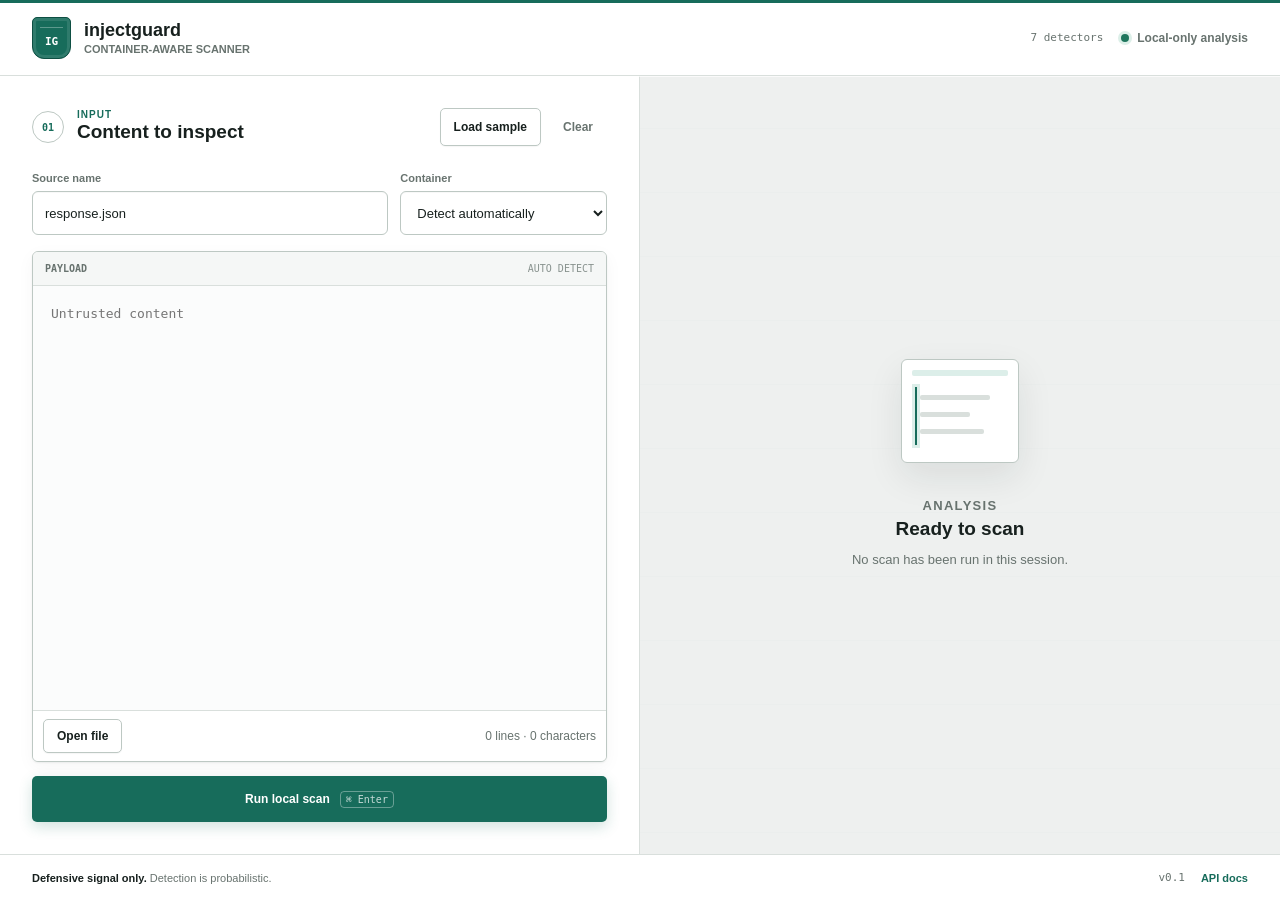
==== src/injectguard/web/index.html @ f5c9e5b1 "Add local scanning web interface" ====
<!doctype html>
<html lang="en">
  <head>
    <meta charset="utf-8">
    <meta name="viewport" content="width=device-width, initial-scale=1">
    <meta name="color-scheme" content="light dark">
    <meta name="description" content="Local prompt-injection scanner for machine-shaped content.">
    <title>injectguard scanner</title>
    <link rel="stylesheet" href="styles.css">
    <script src="app.js" defer></script>
  </head>
  <body>
    <header class="app-header">
      <div class="brand">
        <span class="brand-mark" aria-hidden="true"><span>IG</span></span>
        <div>
          <h1>injectguard</h1>
          <p>Container-aware scanner</p>
        </div>
      </div>
      <div class="header-meta">
        <span class="detector-count">7 detectors</span>
        <div class="privacy-status">
          <span class="status-dot" aria-hidden="true"></span>
          <span id="connection-label">Local-only analysis</span>
        </div>
      </div>
    </header>

    <main class="workspace">
      <section class="input-pane" aria-labelledby="input-title">
        <div class="section-heading">
          <div class="heading-lockup">
            <span class="section-index" aria-hidden="true">01</span>
            <div>
            <p class="eyebrow">Input</p>
            <h2 id="input-title">Content to inspect</h2>
            </div>
          </div>
          <div class="input-actions">
            <button id="sample-button" class="button button-secondary" type="button">Load sample</button>
            <button id="clear-button" class="button button-quiet" type="button">Clear</button>
          </div>
        </div>

        <div class="field-row">
          <label class="field filename-field">
            <span>Source name</span>
            <input id="source-input" type="text" value="response.json" placeholder="response.json" autocomplete="off">
          </label>
          <label class="field container-field">
            <span>Container</span>
            <select id="container-select">
              <option value="">Detect automatically</option>
              <option value="ENV_FILE">Environment file</option>
              <option value="CREDENTIALS">Credentials</option>
              <option value="JSON">JSON</option>
              <option value="YAML">YAML</option>
              <option value="SOURCE_COMMENT">Source comment</option>
              <option value="LOG">Log</option>
              <option value="HTML">HTML</option>
              <option value="MARKDOWN">Markdown</option>
              <option value="PDF_TEXT">PDF text</option>
              <option value="TOOL_RESPONSE">Tool response</option>
              <option value="UNKNOWN">Unknown</option>
            </select>
          </label>
        </div>

        <div id="drop-zone" class="editor-shell">
          <div class="editor-topline">
            <span>Payload</span>
            <span class="editor-language">plain text</span>
          </div>
          <textarea id="content-input" spellcheck="false" aria-label="Content to scan" placeholder="Untrusted content"></textarea>
          <div class="editor-footer">
            <label class="file-button button button-secondary" for="file-input">Open file</label>
            <input id="file-input" type="file" hidden>
            <span id="content-stats">0 lines · 0 characters</span>
          </div>
        </div>

        <button id="scan-button" class="button button-primary" type="button">
          <span>Run local scan</span>
          <span class="button-key">⌘ Enter</span>
        </button>
      </section>

      <section class="result-pane" aria-labelledby="result-title" aria-live="polite">
        <div id="empty-state" class="empty-state">
          <div class="empty-visual" aria-hidden="true">
            <span class="scan-line line-one"></span>
            <span class="scan-line line-two"></span>
            <span class="scan-line line-three"></span>
            <span class="scan-cursor"></span>
          </div>
          <p class="eyebrow">Analysis</p>
          <h2 id="result-title">Ready to scan</h2>
          <p>No scan has been run in this session.</p>
        </div>

        <div id="loading-state" class="loading-state" hidden>
          <div class="spinner" aria-hidden="true"></div>
          <p>Running local detectors…</p>
        </div>

        <div id="error-state" class="error-state" hidden>
          <p class="eyebrow">Scan failed</p>
          <h2>Could not inspect this content</h2>
          <p id="error-message"></p>
          <button id="retry-button" class="button button-secondary" type="button">Try again</button>
        </div>

        <div id="result-state" class="result-state" hidden>
          <div class="result-summary">
            <div class="verdict-copy">
              <p class="eyebrow">Verdict</p>
              <div class="verdict-line">
                <span id="verdict-badge" class="verdict-badge">Clean</span>
                <span id="container-badge" class="container-badge">JSON</span>
              </div>
              <p id="result-source" class="result-source"></p>
            </div>
            <div class="risk-display">
              <div id="risk-ring" class="risk-ring" style="--risk: 0">
                <div>
                  <strong id="risk-score">0%</strong>
                  <span>risk</span>
                </div>
              </div>
            </div>
          </div>

          <div class="assessment">
            <div class="assessment-heading">
              <h3>Assessment</h3>
              <span id="signal-count">0 signals</span>
            </div>
            <p id="assessment-copy"></p>
          </div>

          <div class="signal-section">
            <div class="signal-heading">
              <div>
                <p class="eyebrow">Evidence</p>
                <h3>Detector signals</h3>
              </div>
              <span class="contribution-label">score × weight</span>
            </div>
            <div id="signal-list" class="signal-list"></div>
          </div>
        </div>
      </section>
    </main>

    <footer class="app-footer">
      <span><strong>Defensive signal only.</strong> Detection is probabilistic.</span>
      <div class="footer-links">
        <span>v0.1</span>
        <a href="docs">API docs</a>
      </div>
    </footer>
  </body>
</html>
---- src/injectguard/web/styles.css ----
:root {
  color-scheme: light;
  --bg: #eef1f0;
  --surface: #ffffff;
  --surface-subtle: #f5f7f6;
  --ink: #17201e;
  --muted: #68736f;
  --line: #d9dfdc;
  --line-strong: #bdc8c3;
  --brand: #176c5b;
  --brand-hover: #105548;
  --brand-soft: #dceee9;
  --clean: #1f765d;
  --suspicious: #ad6b0b;
  --injection: #b43a3f;
  --focus: #1a68b5;
  --shadow-sm: 0 1px 2px rgb(18 32 28 / 6%), 0 5px 18px rgb(18 32 28 / 4%);
  --shadow-md: 0 14px 36px rgb(18 32 28 / 9%);
  --radius: 6px;
  font-family: Inter, ui-sans-serif, -apple-system, BlinkMacSystemFont, "Segoe UI", sans-serif;
  background: var(--bg);
  color: var(--ink);
}

* {
  box-sizing: border-box;
}

body {
  margin: 0;
  min-width: 320px;
  min-height: 100vh;
  background: var(--bg);
  background-image: linear-gradient(var(--line) 1px, transparent 1px);
  background-size: 100% 64px;
}

button,
input,
select,
textarea {
  font: inherit;
  letter-spacing: 0;
}

button,
select,
input[type="file"] + label {
  cursor: pointer;
}

button:focus-visible,
input:focus-visible,
select:focus-visible,
textarea:focus-visible,
a:focus-visible {
  outline: 3px solid color-mix(in srgb, var(--focus) 28%, transparent);
  outline-offset: 2px;
}

[hidden] {
  display: none !important;
}

.app-header {
  position: relative;
  z-index: 2;
  height: 76px;
  display: flex;
  align-items: center;
  justify-content: space-between;
  padding: 0 32px;
  border-bottom: 1px solid var(--line);
  background: var(--surface);
  box-shadow: 0 1px 0 rgb(255 255 255 / 70%);
}

.app-header::before {
  position: absolute;
  top: 0;
  right: 0;
  left: 0;
  height: 3px;
  background: var(--brand);
  content: "";
}

.brand {
  display: flex;
  align-items: center;
  gap: 13px;
}

.brand-mark {
  position: relative;
  display: grid;
  width: 39px;
  height: 42px;
  place-items: center;
  overflow: hidden;
  border: 1px solid #0e4f43;
  border-radius: 5px 5px 12px 12px;
  background: var(--brand);
  color: #fff;
  font-family: ui-monospace, SFMono-Regular, Menlo, monospace;
  font-size: 11px;
  font-weight: 700;
  box-shadow: inset 0 0 0 3px rgb(255 255 255 / 10%);
}

.brand-mark::before {
  position: absolute;
  top: 9px;
  right: 7px;
  left: 7px;
  height: 1px;
  background: rgb(255 255 255 / 30%);
  content: "";
}

.brand-mark span {
  position: relative;
  margin-top: 8px;
}

.brand h1,
.brand p,
.section-heading h2,
.section-heading p,
.signal-heading h3,
.signal-heading p,
.assessment h3,
.empty-state h2,
.empty-state p,
.error-state h2,
.error-state p {
  margin: 0;
}

.brand h1 {
  font-size: 18px;
  font-weight: 760;
  line-height: 1.15;
}

.brand p {
  margin-top: 3px;
  color: var(--muted);
  font-size: 11px;
  font-weight: 550;
  text-transform: uppercase;
}

.header-meta {
  display: flex;
  align-items: center;
  gap: 18px;
}

.detector-count {
  color: var(--muted);
  font-family: ui-monospace, SFMono-Regular, Menlo, monospace;
  font-size: 11px;
}

.privacy-status {
  display: flex;
  align-items: center;
  gap: 8px;
  color: var(--muted);
  font-size: 12px;
  font-weight: 650;
}

.status-dot {
  width: 8px;
  height: 8px;
  border-radius: 50%;
  background: var(--clean);
  box-shadow: 0 0 0 3px #dcefe8;
}

.preview-mode .status-dot {
  background: var(--suspicious);
  box-shadow: 0 0 0 3px #f5ead5;
}

.workspace {
  display: grid;
  grid-template-columns: minmax(400px, 1fr) minmax(400px, 1fr);
  min-height: calc(100vh - 122px);
}

.input-pane,
.result-pane {
  min-width: 0;
  padding: 32px;
}

.input-pane {
  display: flex;
  flex-direction: column;
  border-right: 1px solid var(--line);
  background: var(--surface);
}

.result-pane {
  position: relative;
  overflow: auto;
  background: rgb(238 241 240 / 88%);
}

.section-heading,
.signal-heading,
.assessment-heading,
.verdict-line,
.editor-footer {
  display: flex;
  align-items: center;
  justify-content: space-between;
  gap: 12px;
}

.heading-lockup {
  display: flex;
  align-items: center;
  gap: 13px;
}

.section-index {
  display: grid;
  width: 32px;
  height: 32px;
  place-items: center;
  border: 1px solid var(--line-strong);
  border-radius: 50%;
  color: var(--brand);
  font-family: ui-monospace, SFMono-Regular, Menlo, monospace;
  font-size: 10px;
  font-weight: 800;
}

.section-heading h2,
.empty-state h2,
.error-state h2 {
  font-size: 19px;
  font-weight: 720;
  line-height: 1.3;
}

.eyebrow {
  margin: 0 0 5px;
  color: var(--brand);
  font-size: 10px;
  font-weight: 700;
  letter-spacing: 0.1em;
  text-transform: uppercase;
}

.input-actions {
  display: flex;
  align-items: center;
  gap: 8px;
}

.button {
  min-height: 38px;
  border: 1px solid transparent;
  border-radius: 5px;
  padding: 8px 13px;
  font-size: 12px;
  font-weight: 700;
  transition: background 120ms ease, border-color 120ms ease, box-shadow 120ms ease, color 120ms ease, transform 120ms ease;
}

.button-primary {
  display: flex;
  align-items: center;
  justify-content: center;
  gap: 10px;
  width: 100%;
  min-height: 46px;
  margin-top: 14px;
  background: var(--brand);
  color: #fff;
  box-shadow: 0 5px 14px rgb(23 108 91 / 20%);
}

.button-primary:hover {
  background: var(--brand-hover);
  box-shadow: 0 7px 18px rgb(23 108 91 / 24%);
  transform: translateY(-1px);
}

.button-primary:disabled {
  cursor: wait;
  opacity: 0.7;
  transform: none;
}

.button-secondary {
  border-color: var(--line-strong);
  background: var(--surface);
  color: var(--ink);
  box-shadow: 0 1px 1px rgb(18 32 28 / 4%);
}

.button-secondary:hover,
.button-quiet:hover {
  background: var(--surface-subtle);
}

.button-quiet {
  background: transparent;
  color: var(--muted);
}

.button-key {
  border: 1px solid rgb(255 255 255 / 35%);
  border-radius: 4px;
  padding: 2px 5px;
  color: rgb(255 255 255 / 75%);
  font-family: ui-monospace, SFMono-Regular, Menlo, monospace;
  font-size: 10px;
  font-weight: 500;
}

.field-row {
  display: grid;
  grid-template-columns: minmax(0, 1fr) minmax(185px, 0.58fr);
  gap: 12px;
  margin-top: 26px;
}

.field {
  display: flex;
  flex-direction: column;
  gap: 7px;
}

.field > span {
  color: var(--muted);
  font-size: 11px;
  font-weight: 700;
}

.field input,
.field select {
  width: 100%;
  height: 44px;
  border: 1px solid var(--line-strong);
  border-radius: var(--radius);
  background: var(--surface);
  color: var(--ink);
  padding: 0 12px;
  font-size: 13px;
  box-shadow: inset 0 1px 1px rgb(18 32 28 / 3%);
}

.field input:hover,
.field select:hover {
  border-color: #94a29c;
}

.editor-shell {
  display: flex;
  flex: 1;
  flex-direction: column;
  min-height: 390px;
  margin-top: 16px;
  overflow: hidden;
  border: 1px solid var(--line-strong);
  border-radius: var(--radius);
  background: #fbfcfc;
  box-shadow: var(--shadow-sm);
  transition: border-color 120ms ease, box-shadow 120ms ease;
}

.editor-topline {
  display: flex;
  min-height: 34px;
  align-items: center;
  justify-content: space-between;
  padding: 0 12px;
  border-bottom: 1px solid var(--line);
  background: var(--surface-subtle);
  color: var(--muted);
  font-family: ui-monospace, SFMono-Regular, Menlo, Consolas, monospace;
  font-size: 10px;
  font-weight: 700;
  text-transform: uppercase;
}

.editor-language {
  color: #89938f;
  font-weight: 500;
}

.editor-shell.dragging {
  border-color: var(--focus);
  box-shadow: inset 0 0 0 2px color-mix(in srgb, var(--focus) 20%, transparent);
}

.editor-shell textarea {
  width: 100%;
  flex: 1;
  resize: none;
  border: 0;
  outline: 0;
  background: transparent;
  color: #20252d;
  padding: 17px 18px;
  font-family: ui-monospace, SFMono-Regular, Menlo, Consolas, monospace;
  font-size: 13px;
  line-height: 1.7;
  tab-size: 2;
}

.editor-footer {
  min-height: 50px;
  padding: 8px 10px;
  border-top: 1px solid var(--line);
  background: var(--surface);
  color: var(--muted);
  font-size: 12px;
}

.file-button {
  display: inline-flex;
  min-height: 34px;
  align-items: center;
}

.empty-state,
.loading-state,
.error-state {
  display: flex;
  min-height: 100%;
  max-width: 380px;
  margin: auto;
  align-items: center;
  justify-content: center;
  flex-direction: column;
  text-align: center;
}

.empty-state p,
.error-state > p:not(.eyebrow) {
  margin-top: 9px;
  color: var(--muted);
  font-size: 13px;
  line-height: 1.6;
}

.empty-visual {
  position: relative;
  width: 118px;
  height: 104px;
  margin-bottom: 24px;
  border: 1px solid var(--line-strong);
  border-radius: var(--radius);
  background: var(--surface);
  box-shadow: var(--shadow-md);
}

.empty-visual::before {
  position: absolute;
  top: 10px;
  right: 10px;
  left: 10px;
  height: 6px;
  border-radius: 2px;
  background: var(--brand-soft);
  content: "";
}

.scan-line {
  position: absolute;
  left: 18px;
  height: 5px;
  border-radius: 2px;
  background: var(--line);
}

.line-one { top: 35px; width: 70px; }
.line-two { top: 52px; width: 50px; }
.line-three { top: 69px; width: 64px; }

.scan-cursor {
  position: absolute;
  top: 27px;
  bottom: 17px;
  left: 13px;
  width: 2px;
  background: var(--brand);
  box-shadow: 0 0 0 3px var(--brand-soft);
}

.loading-state p {
  color: var(--muted);
}

.spinner {
  width: 32px;
  height: 32px;
  margin-bottom: 14px;
  border: 3px solid var(--line);
  border-top-color: var(--brand);
  border-radius: 50%;
  animation: spin 700ms linear infinite;
}

@keyframes spin {
  to { transform: rotate(360deg); }
}

.error-state .button {
  margin-top: 18px;
}

.result-state {
  max-width: 760px;
  margin: 0 auto;
  border: 1px solid var(--line);
  border-radius: var(--radius);
  background: var(--surface);
  box-shadow: var(--shadow-md);
}

.result-summary {
  display: flex;
  align-items: center;
  justify-content: space-between;
  min-height: 154px;
  padding: 26px;
  border-bottom: 1px solid var(--line);
}

.verdict-line {
  justify-content: flex-start;
  flex-wrap: wrap;
}

.verdict-badge {
  font-size: 32px;
  font-weight: 760;
  line-height: 1.15;
}

.verdict-badge.clean { color: var(--clean); }
.verdict-badge.suspicious { color: var(--suspicious); }
.verdict-badge.injection { color: var(--injection); }

.container-badge {
  border: 1px solid var(--line-strong);
  border-radius: 999px;
  background: var(--surface-subtle);
  color: var(--muted);
  padding: 5px 9px;
  font-family: ui-monospace, SFMono-Regular, Menlo, monospace;
  font-size: 11px;
  font-weight: 700;
}

.result-source {
  min-height: 18px;
  margin: 9px 0 0;
  color: var(--muted);
  font-size: 12px;
}

.risk-ring {
  --ring-color: var(--clean);
  position: relative;
  display: grid;
  width: 112px;
  height: 112px;
  place-items: center;
  border-radius: 50%;
  background: conic-gradient(var(--ring-color) calc(var(--risk) * 1turn), var(--line) 0);
}

.risk-ring::before {
  position: absolute;
  width: 88px;
  height: 88px;
  border-radius: 50%;
  background: var(--surface);
  content: "";
}

.risk-ring > div {
  z-index: 1;
  display: flex;
  align-items: center;
  flex-direction: column;
}

.risk-ring strong {
  font-size: 23px;
}

.risk-ring span {
  color: var(--muted);
  font-size: 11px;
  text-transform: uppercase;
}

.assessment {
  padding: 22px 26px;
  border-bottom: 1px solid var(--line);
}

.assessment h3,
.signal-heading h3 {
  font-size: 15px;
}

.assessment-heading span,
.contribution-label {
  color: var(--muted);
  font-size: 11px;
}

.assessment > p {
  margin: 9px 0 0;
  color: #4c5561;
  font-size: 13px;
  line-height: 1.6;
}

.signal-section {
  padding: 22px 26px 26px;
}

.signal-heading {
  align-items: flex-end;
  margin-bottom: 12px;
}

.signal-list {
  display: grid;
  gap: 8px;
}

.signal-card {
  overflow: hidden;
  border: 1px solid var(--line);
  border-radius: var(--radius);
  background: var(--surface);
  transition: border-color 120ms ease, box-shadow 120ms ease;
}

.signal-card[open] {
  border-color: var(--line-strong);
  box-shadow: var(--shadow-sm);
}

.signal-card summary {
  display: grid;
  grid-template-columns: minmax(0, 1fr) 82px 34px 14px;
  gap: 14px;
  align-items: center;
  padding: 13px 14px;
  cursor: pointer;
  list-style: none;
}

.signal-card summary::after {
  color: var(--muted);
  content: "+";
  font-family: ui-monospace, SFMono-Regular, Menlo, monospace;
  font-size: 15px;
  text-align: right;
}

.signal-card[open] summary::after {
  content: "−";
}

.signal-card summary::-webkit-details-marker {
  display: none;
}

.signal-name {
  display: flex;
  min-width: 0;
  align-items: center;
  gap: 9px;
  font-size: 13px;
  font-weight: 700;
}

.signal-name::before {
  width: 7px;
  height: 7px;
  flex: 0 0 auto;
  border-radius: 50%;
  background: var(--signal-color, var(--muted));
  content: "";
}

.signal-name span {
  overflow: hidden;
  text-overflow: ellipsis;
  white-space: nowrap;
}

.signal-meter {
  height: 5px;
  overflow: hidden;
  border-radius: 5px;
  background: var(--line);
}

.signal-meter span {
  display: block;
  width: calc(var(--contribution) * 100%);
  height: 100%;
  border-radius: inherit;
  background: var(--signal-color, var(--muted));
}

.signal-score-label {
  color: var(--muted);
  font-family: ui-monospace, SFMono-Regular, Menlo, monospace;
  font-size: 10px;
  text-align: right;
}

.signal-detail {
  padding: 0 14px 14px 30px;
  color: var(--muted);
  font-size: 12px;
  line-height: 1.55;
}

.signal-detail dl {
  display: grid;
  grid-template-columns: repeat(3, 1fr);
  gap: 12px;
  margin: 0 0 10px;
}

.signal-detail dt {
  color: var(--muted);
  font-size: 10px;
  text-transform: uppercase;
}

.signal-detail dd {
  margin: 2px 0 0;
  color: var(--ink);
  font-family: ui-monospace, SFMono-Regular, Menlo, monospace;
}

.signal-excerpt {
  margin: 9px 0 0;
  border-left: 3px solid var(--signal-color, var(--line-strong));
  background: var(--surface-subtle);
  color: #343b45;
  padding: 9px 10px;
  overflow-wrap: anywhere;
  font-family: ui-monospace, SFMono-Regular, Menlo, monospace;
}

.no-signals {
  border: 1px solid var(--line);
  border-radius: var(--radius);
  background: var(--surface);
  color: var(--muted);
  padding: 18px;
  font-size: 13px;
  text-align: center;
}

.app-footer {
  display: flex;
  min-height: 46px;
  align-items: center;
  justify-content: space-between;
  gap: 16px;
  padding: 8px 32px;
  border-top: 1px solid var(--line);
  background: var(--surface);
  color: var(--muted);
  font-size: 11px;
}

.app-footer strong {
  color: var(--ink);
  font-weight: 700;
}

.footer-links {
  display: flex;
  align-items: center;
  gap: 16px;
}

.footer-links > span {
  font-family: ui-monospace, SFMono-Regular, Menlo, monospace;
}

.app-footer a {
  color: var(--brand);
  font-weight: 700;
  text-decoration: none;
}

@media (max-width: 880px) {
  .workspace {
    display: block;
  }

  .input-pane {
    min-height: calc(100vh - 76px);
    border-right: 0;
    border-bottom: 1px solid var(--line);
  }

  .result-pane {
    min-height: 620px;
  }
}

@media (max-width: 560px) {
  .app-header,
  .input-pane,
  .result-pane {
    padding-right: 16px;
    padding-left: 16px;
  }

  .privacy-status {
    font-size: 0;
  }

  .detector-count {
    display: none;
  }

  .field-row {
    grid-template-columns: 1fr;
  }

  .section-heading {
    align-items: flex-start;
    flex-direction: column;
  }

  .input-actions {
    width: 100%;
  }

  .input-actions .button {
    flex: 1;
  }

  .editor-shell {
    min-height: 360px;
  }

  .result-summary {
    align-items: flex-start;
    padding: 22px;
  }

  .risk-ring {
    width: 92px;
    height: 92px;
  }

  .risk-ring::before {
    width: 72px;
    height: 72px;
  }

  .app-footer {
    align-items: flex-start;
    padding: 12px 16px;
  }

  .assessment,
  .signal-section {
    padding-right: 18px;
    padding-left: 18px;
  }

  .signal-card summary {
    grid-template-columns: minmax(0, 1fr) 46px 30px 12px;
    gap: 8px;
  }
}

@media (prefers-reduced-motion: reduce) {
  *,
  *::before,
  *::after {
    scroll-behavior: auto !important;
    transition: none !important;
    animation-duration: 0.01ms !important;
    animation-iteration-count: 1 !important;
  }
}

@media (prefers-color-scheme: dark) {
  :root {
    color-scheme: dark;
    --bg: #15181c;
    --surface: #1d2126;
    --surface-subtle: #24292f;
    --ink: #f2f4f7;
    --muted: #a8b0bb;
    --line: #343b44;
    --line-strong: #48515c;
    --brand: #3f9f8e;
    --brand-hover: #348676;
    --brand-soft: #243f39;
    --clean: #58b89a;
    --suspicious: #e4a84e;
    --injection: #ef7479;
    --focus: #5aa7eb;
  }

  .status-dot {
    box-shadow: 0 0 0 3px #234138;
  }

  .preview-mode .status-dot {
    box-shadow: 0 0 0 3px #4a3c26;
  }

  .result-pane {
    background: rgb(21 24 28 / 90%);
  }

  .editor-shell {
    background: #191e21;
  }

  .editor-shell textarea,
  .assessment > p,
  .signal-excerpt {
    color: var(--ink);
  }
}
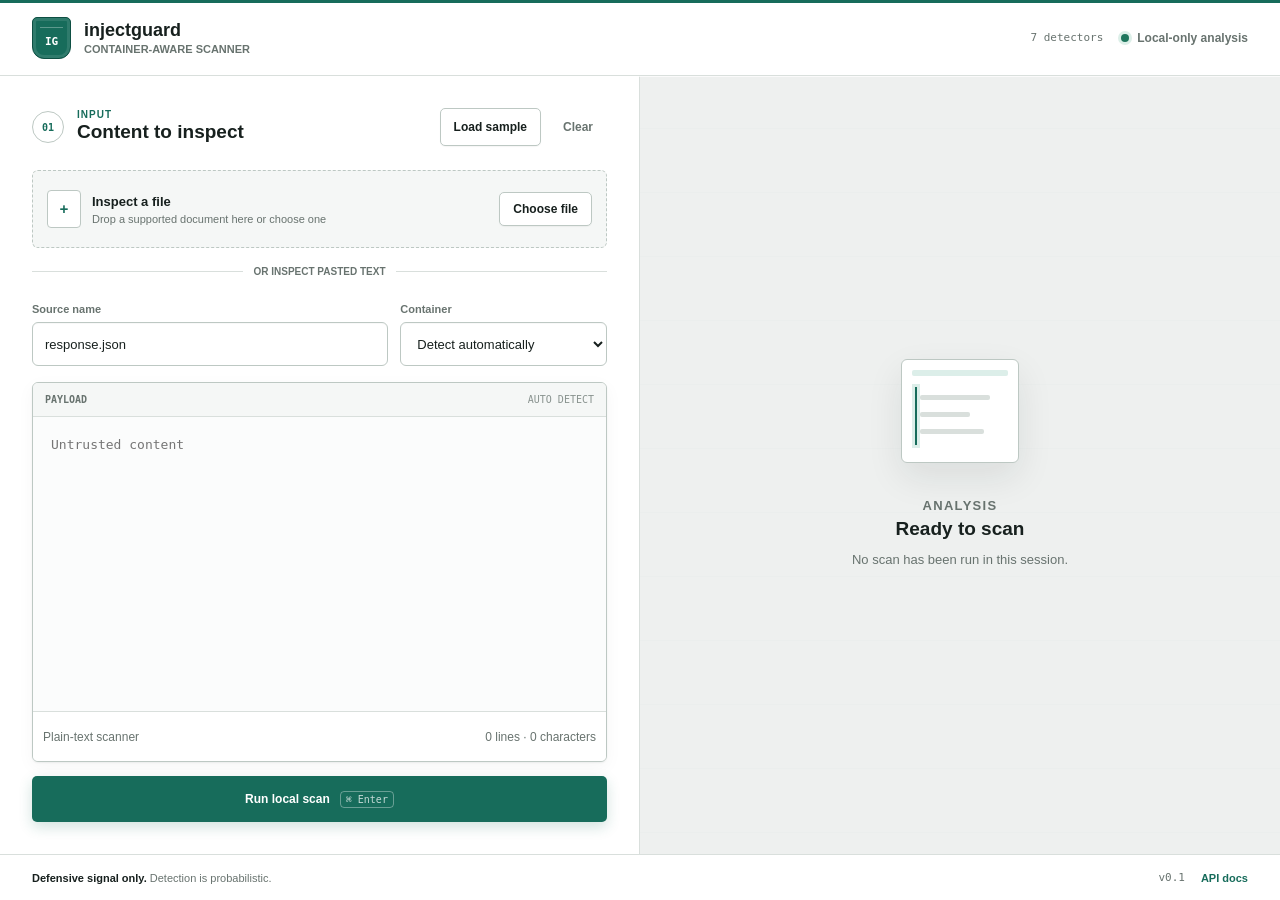
==== commit e45dc9b8: "Add secure file upload scanning" ====
--- a/src/injectguard/web/index.html
+++ b/src/injectguard/web/index.html
@@ -7,6 +7,7 @@
     <meta name="description" content="Local prompt-injection scanner for machine-shaped content.">
     <title>injectguard scanner</title>
     <link rel="stylesheet" href="styles.css">
+    <script src="config.js"></script>
     <script src="app.js" defer></script>
   </head>
   <body>
@@ -42,6 +43,42 @@
             <button id="clear-button" class="button button-quiet" type="button">Clear</button>
           </div>
         </div>
+
+        <div id="drop-zone" class="file-inspector" tabindex="0" role="button" aria-label="Choose or drop a file to inspect">
+          <div class="file-inspector-copy">
+            <span class="file-icon" aria-hidden="true">+</span>
+            <div>
+              <strong>Inspect a file</strong>
+              <span>Drop a supported document here or choose one</span>
+            </div>
+          </div>
+          <label class="file-button button button-secondary" for="file-input">Choose file</label>
+          <input id="file-input" type="file" accept=".txt,.md,.json,.csv,.html,.htm,.docx,.pdf" hidden>
+        </div>
+
+        <div id="selected-file" class="selected-file" hidden>
+          <div class="selected-file-main">
+            <span class="selected-file-mark" aria-hidden="true">DOC</span>
+            <div>
+              <strong id="selected-file-name"></strong>
+              <span id="selected-file-meta"></span>
+            </div>
+          </div>
+          <div class="selected-file-actions">
+            <button id="remove-file-button" class="button button-quiet" type="button">Remove</button>
+            <button id="inspect-file-button" class="button button-primary button-inline" type="button">Inspect file</button>
+          </div>
+        </div>
+
+        <div id="upload-progress" class="upload-progress" hidden>
+          <div class="progress-copy">
+            <span id="progress-label">Preparing upload</span>
+            <span id="progress-value">0%</span>
+          </div>
+          <div class="progress-track"><span id="progress-bar"></span></div>
+        </div>
+
+        <div class="input-divider"><span>or inspect pasted text</span></div>
 
         <div class="field-row">
           <label class="field filename-field">
@@ -67,15 +104,14 @@
           </label>
         </div>
 
-        <div id="drop-zone" class="editor-shell">
+        <div class="editor-shell">
           <div class="editor-topline">
             <span>Payload</span>
             <span class="editor-language">plain text</span>
           </div>
           <textarea id="content-input" spellcheck="false" aria-label="Content to scan" placeholder="Untrusted content"></textarea>
           <div class="editor-footer">
-            <label class="file-button button button-secondary" for="file-input">Open file</label>
-            <input id="file-input" type="file" hidden>
+            <span>Plain-text scanner</span>
             <span id="content-stats">0 lines · 0 characters</span>
           </div>
         </div>
@@ -139,16 +175,28 @@
             <p id="assessment-copy"></p>
           </div>
 
+          <div id="extraction-summary" class="extraction-summary" hidden>
+            <div><span>Segments</span><strong id="segment-count">0</strong></div>
+            <div><span>Characters</span><strong id="character-count">0</strong></div>
+            <div><span>Pages</span><strong id="page-count">0</strong></div>
+            <div><span>Hidden</span><strong id="hidden-count">0</strong></div>
+          </div>
+
           <div class="signal-section">
             <div class="signal-heading">
               <div>
                 <p class="eyebrow">Evidence</p>
-                <h3>Detector signals</h3>
+                <h3 id="evidence-title">Detector signals</h3>
               </div>
               <span class="contribution-label">score × weight</span>
             </div>
             <div id="signal-list" class="signal-list"></div>
           </div>
+
+          <details id="extracted-section" class="extracted-section" hidden>
+            <summary>Extracted text <span id="extracted-count"></span></summary>
+            <div id="extracted-list" class="extracted-list"></div>
+          </details>
         </div>
       </section>
     </main>
@@ -157,7 +205,7 @@
       <span><strong>Defensive signal only.</strong> Detection is probabilistic.</span>
       <div class="footer-links">
         <span>v0.1</span>
-        <a href="docs">API docs</a>
+        <a id="api-docs-link" href="docs">API docs</a>
       </div>
     </footer>
   </body>
--- a/src/injectguard/web/styles.css
+++ b/src/injectguard/web/styles.css
@@ -298,6 +298,14 @@
   transform: none;
 }
 
+.button-inline {
+  width: auto;
+  min-height: 38px;
+  margin-top: 0;
+  padding-right: 16px;
+  padding-left: 16px;
+}
+
 .button-secondary {
   border-color: var(--line-strong);
   background: var(--surface);
@@ -330,6 +338,147 @@
   grid-template-columns: minmax(0, 1fr) minmax(185px, 0.58fr);
   gap: 12px;
   margin-top: 26px;
+}
+
+.file-inspector {
+  display: flex;
+  min-height: 78px;
+  align-items: center;
+  justify-content: space-between;
+  gap: 16px;
+  margin-top: 24px;
+  border: 1px dashed var(--line-strong);
+  border-radius: var(--radius);
+  background: var(--surface-subtle);
+  padding: 14px;
+  transition: border-color 120ms ease, background 120ms ease, box-shadow 120ms ease;
+}
+
+.file-inspector:hover,
+.file-inspector:focus-visible,
+.file-inspector.dragging {
+  border-color: var(--focus);
+  background: color-mix(in srgb, var(--focus) 5%, var(--surface));
+  box-shadow: inset 0 0 0 2px color-mix(in srgb, var(--focus) 12%, transparent);
+}
+
+.file-inspector-copy,
+.selected-file-main,
+.selected-file-actions {
+  display: flex;
+  align-items: center;
+  gap: 11px;
+}
+
+.file-inspector-copy > div,
+.selected-file-main > div {
+  display: flex;
+  min-width: 0;
+  flex-direction: column;
+  gap: 4px;
+}
+
+.file-inspector-copy strong,
+.selected-file-main strong {
+  overflow: hidden;
+  font-size: 13px;
+  text-overflow: ellipsis;
+  white-space: nowrap;
+}
+
+.file-inspector-copy span:not(.file-icon),
+.selected-file-main span {
+  color: var(--muted);
+  font-size: 11px;
+}
+
+.file-icon,
+.selected-file-mark {
+  display: grid;
+  width: 34px;
+  height: 38px;
+  flex: 0 0 auto;
+  place-items: center;
+  border: 1px solid var(--line-strong);
+  border-radius: 4px;
+  background: var(--surface);
+  color: var(--brand);
+  font-family: ui-monospace, SFMono-Regular, Menlo, monospace;
+  font-size: 14px;
+  font-weight: 800;
+}
+
+.selected-file {
+  display: flex;
+  min-height: 66px;
+  align-items: center;
+  justify-content: space-between;
+  gap: 14px;
+  margin-top: 12px;
+  border: 1px solid var(--line);
+  border-radius: var(--radius);
+  background: var(--surface);
+  padding: 10px 12px;
+  box-shadow: var(--shadow-sm);
+}
+
+.selected-file-main {
+  min-width: 0;
+}
+
+.selected-file-mark {
+  background: var(--brand-soft);
+  font-size: 8px;
+}
+
+.upload-progress {
+  margin-top: 12px;
+  border: 1px solid var(--line);
+  border-radius: var(--radius);
+  background: var(--surface);
+  padding: 11px 12px;
+}
+
+.progress-copy {
+  display: flex;
+  justify-content: space-between;
+  margin-bottom: 8px;
+  color: var(--muted);
+  font-size: 11px;
+}
+
+.progress-track {
+  height: 5px;
+  overflow: hidden;
+  border-radius: 3px;
+  background: var(--line);
+}
+
+.progress-track span {
+  display: block;
+  width: 0;
+  height: 100%;
+  background: var(--brand);
+  transition: width 180ms ease;
+}
+
+.input-divider {
+  display: flex;
+  align-items: center;
+  gap: 10px;
+  margin: 18px 0 0;
+  color: var(--muted);
+  font-size: 10px;
+  font-weight: 700;
+  text-transform: uppercase;
+}
+
+.input-divider::before,
+.input-divider::after {
+  height: 1px;
+  flex: 1;
+  background: var(--line);
+  content: "";
 }
 
 .field {
@@ -366,7 +515,7 @@
   display: flex;
   flex: 1;
   flex-direction: column;
-  min-height: 390px;
+  min-height: 300px;
   margin-top: 16px;
   overflow: hidden;
   border: 1px solid var(--line-strong);
@@ -394,11 +543,6 @@
 .editor-language {
   color: #89938f;
   font-weight: 500;
-}
-
-.editor-shell.dragging {
-  border-color: var(--focus);
-  box-shadow: inset 0 0 0 2px color-mix(in srgb, var(--focus) 20%, transparent);
 }
 
 .editor-shell textarea {
@@ -550,6 +694,9 @@
 .verdict-badge.clean { color: var(--clean); }
 .verdict-badge.suspicious { color: var(--suspicious); }
 .verdict-badge.injection { color: var(--injection); }
+.verdict-badge.allow { color: var(--clean); }
+.verdict-badge.review { color: var(--suspicious); }
+.verdict-badge.block { color: var(--injection); }
 
 .container-badge {
   border: 1px solid var(--line-strong);
@@ -629,6 +776,43 @@
   line-height: 1.6;
 }
 
+.extraction-summary {
+  display: grid;
+  grid-template-columns: repeat(4, minmax(0, 1fr));
+  border-bottom: 1px solid var(--line);
+  background: var(--surface-subtle);
+  padding: 14px 26px;
+}
+
+.extraction-summary > div {
+  display: flex;
+  min-width: 0;
+  flex-direction: column;
+  gap: 3px;
+  border-right: 1px solid var(--line);
+  padding: 0 13px;
+}
+
+.extraction-summary > div:first-child {
+  padding-left: 0;
+}
+
+.extraction-summary > div:last-child {
+  border-right: 0;
+}
+
+.extraction-summary span {
+  color: var(--muted);
+  font-size: 9px;
+  font-weight: 700;
+  text-transform: uppercase;
+}
+
+.extraction-summary strong {
+  font-family: ui-monospace, SFMono-Regular, Menlo, monospace;
+  font-size: 14px;
+}
+
 .signal-section {
   padding: 22px 26px 26px;
 }
@@ -764,6 +948,94 @@
   font-family: ui-monospace, SFMono-Regular, Menlo, monospace;
 }
 
+.finding-meta {
+  display: flex;
+  flex-wrap: wrap;
+  gap: 6px 12px;
+  margin: 0 0 9px;
+  color: var(--muted);
+  font-size: 10px;
+}
+
+.visibility-label {
+  border: 1px solid var(--line);
+  border-radius: 3px;
+  background: var(--surface-subtle);
+  padding: 1px 5px;
+  font-family: ui-monospace, SFMono-Regular, Menlo, monospace;
+  text-transform: uppercase;
+}
+
+.visibility-label.hidden {
+  border-color: #d5a3a5;
+  background: #faeeee;
+  color: var(--injection);
+}
+
+.extracted-section {
+  border-top: 1px solid var(--line);
+}
+
+.extracted-section > summary {
+  display: flex;
+  justify-content: space-between;
+  padding: 16px 26px;
+  cursor: pointer;
+  color: var(--ink);
+  font-size: 12px;
+  font-weight: 700;
+  list-style: none;
+}
+
+.extracted-section > summary::-webkit-details-marker {
+  display: none;
+}
+
+.extracted-section > summary::after {
+  color: var(--muted);
+  content: "+";
+}
+
+.extracted-section[open] > summary::after {
+  content: "-";
+}
+
+.extracted-list {
+  display: grid;
+  max-height: 430px;
+  gap: 8px;
+  overflow: auto;
+  border-top: 1px solid var(--line);
+  background: var(--surface-subtle);
+  padding: 14px;
+}
+
+.extracted-item {
+  border: 1px solid var(--line);
+  border-radius: 4px;
+  background: var(--surface);
+  padding: 10px;
+}
+
+.extracted-item header {
+  display: flex;
+  justify-content: space-between;
+  gap: 10px;
+  margin-bottom: 7px;
+  color: var(--muted);
+  font-size: 10px;
+}
+
+.extracted-item pre {
+  margin: 0;
+  overflow-wrap: anywhere;
+  color: #343b45;
+  font-family: ui-monospace, SFMono-Regular, Menlo, monospace;
+  font-size: 11px;
+  line-height: 1.55;
+  white-space: pre-wrap;
+}
+
 .no-signals {
   border: 1px solid var(--line);
   border-radius: var(--radius);
@@ -861,6 +1133,22 @@
     min-height: 360px;
   }
 
+  .file-inspector,
+  .selected-file {
+    align-items: stretch;
+    flex-direction: column;
+  }
+
+  .file-inspector .file-button,
+  .selected-file-actions,
+  .selected-file-actions .button {
+    width: 100%;
+  }
+
+  .selected-file-actions .button {
+    flex: 1;
+  }
+
   .result-summary {
     align-items: flex-start;
     padding: 22px;
@@ -885,6 +1173,15 @@
   .signal-section {
     padding-right: 18px;
     padding-left: 18px;
+  }
+
+  .extraction-summary {
+    grid-template-columns: repeat(2, minmax(0, 1fr));
+    gap: 12px 0;
+  }
+
+  .extraction-summary > div:nth-child(2) {
+    border-right: 0;
   }
 
   .signal-card summary {
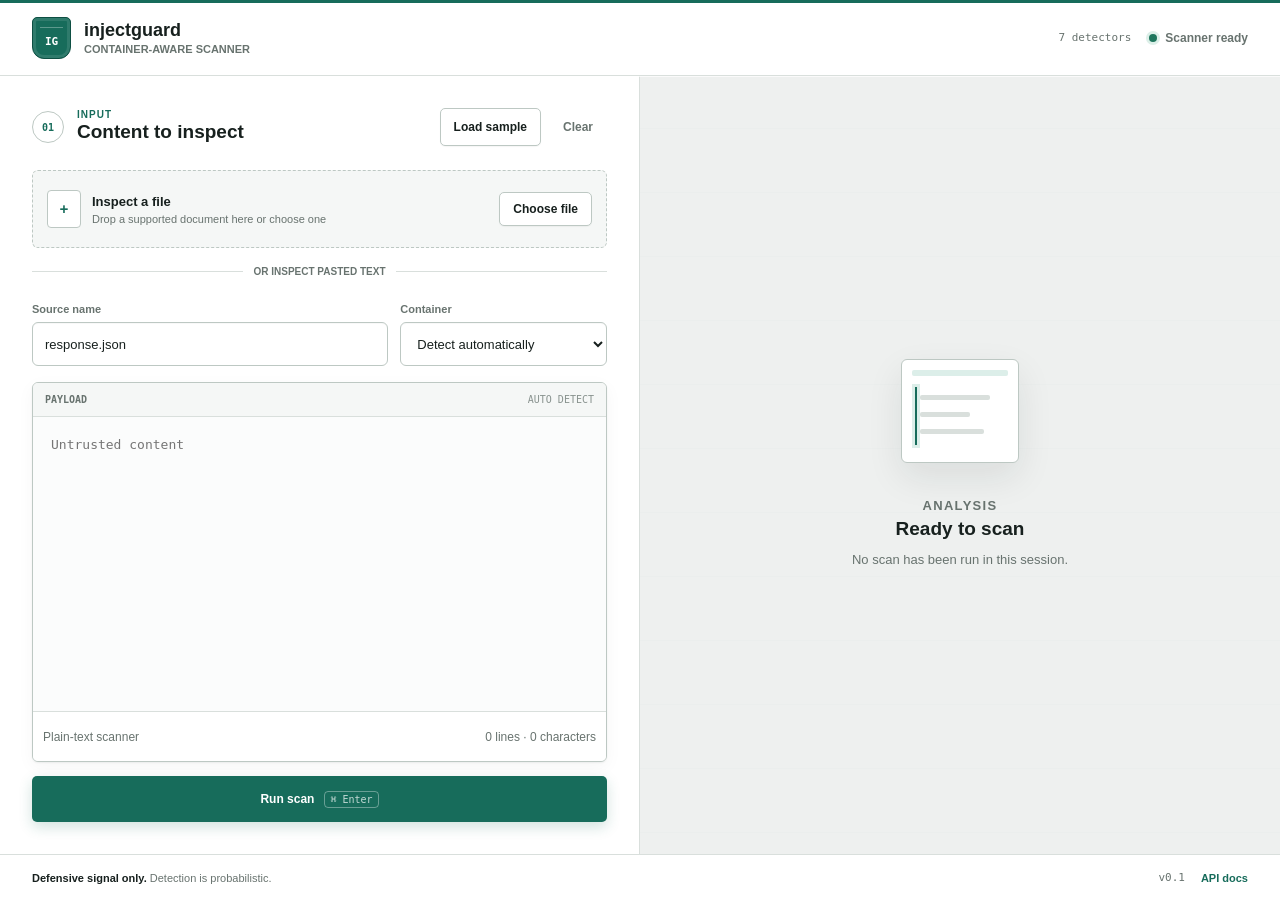
==== commit cf816302: "Add public scanner deployment" ====
--- a/src/injectguard/web/index.html
+++ b/src/injectguard/web/index.html
@@ -4,7 +4,7 @@
     <meta charset="utf-8">
     <meta name="viewport" content="width=device-width, initial-scale=1">
     <meta name="color-scheme" content="light dark">
-    <meta name="description" content="Local prompt-injection scanner for machine-shaped content.">
+    <meta name="description" content="Prompt-injection scanner for machine-shaped content.">
     <title>injectguard scanner</title>
     <link rel="stylesheet" href="styles.css">
     <script src="config.js"></script>
@@ -23,7 +23,7 @@
         <span class="detector-count">7 detectors</span>
         <div class="privacy-status">
           <span class="status-dot" aria-hidden="true"></span>
-          <span id="connection-label">Local-only analysis</span>
+          <span id="connection-label">Scanner ready</span>
         </div>
       </div>
     </header>
@@ -117,7 +117,7 @@
         </div>
 
         <button id="scan-button" class="button button-primary" type="button">
-          <span>Run local scan</span>
+          <span>Run scan</span>
           <span class="button-key">⌘ Enter</span>
         </button>
       </section>
@@ -137,7 +137,7 @@
 
         <div id="loading-state" class="loading-state" hidden>
           <div class="spinner" aria-hidden="true"></div>
-          <p>Running local detectors…</p>
+          <p>Running detectors…</p>
         </div>
 
         <div id="error-state" class="error-state" hidden>
